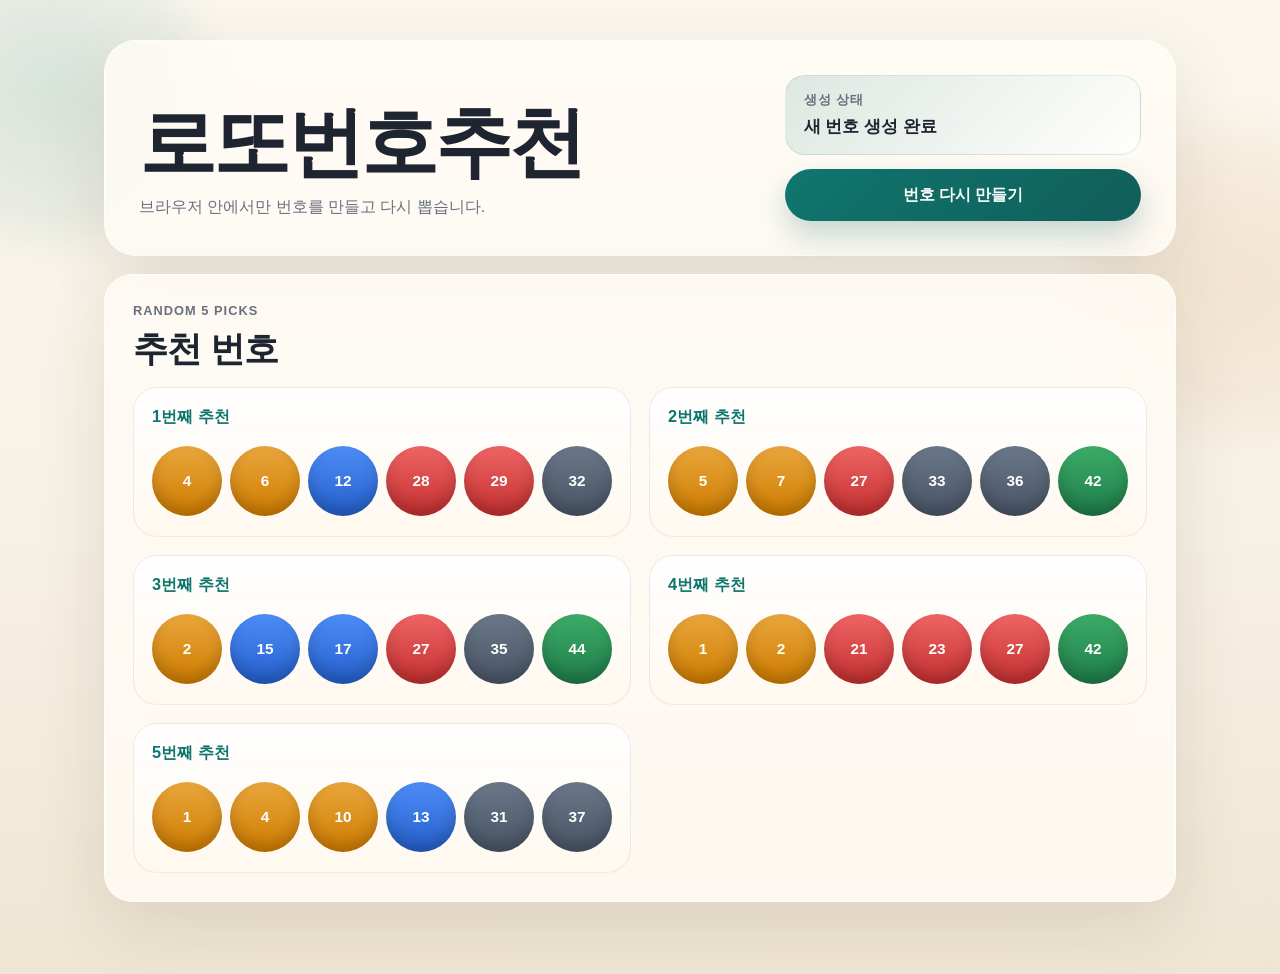
==== index.html @ 880490de "브라우저에서 보이게~" ====
<!DOCTYPE html>
<html lang="ko">
  <head>
    <meta charset="UTF-8" />
    <meta name="viewport" content="width=device-width, initial-scale=1.0" />
    <title>로또번호추천</title>
    <link rel="stylesheet" href="./styles.css" />
  </head>
  <body>
    <div class="bg-orb bg-orb-left"></div>
    <div class="bg-orb bg-orb-right"></div>

    <main class="page">
      <section class="hero">
        <div class="hero-copy">
          <h1>로또번호추천</h1>
          <p class="intro">
            브라우저 안에서만 번호를 만들고 다시 뽑습니다.
          </p>
        </div>

        <div class="hero-side">
          <div class="hero-badge">
            <span class="hero-badge-label">생성 상태</span>
            <strong id="statusText">준비됨</strong>
          </div>
          <button id="refreshButton" type="button">번호 다시 만들기</button>
        </div>
      </section>

      <section class="panel">
        <div class="panel-head">
          <p class="section-kicker">Random 5 Picks</p>
          <h2>추천 번호</h2>
        </div>
        <div id="cards" class="cards"></div>
      </section>
    </main>

    <template id="cardTemplate">
      <article class="card">
        <div class="card-head">
          <span class="rank"></span>
        </div>
        <div class="balls"></div>
      </article>
    </template>

    <script src="./app.js"></script>
  </body>
</html>
---- styles.css ----
:root {
  --bg: #f7f1e5;
  --bg-deep: #efe5d3;
  --surface: rgba(255, 252, 246, 0.84);
  --ink: #1e2430;
  --muted: #69707d;
  --accent: #0f766e;
  --accent-strong: #115e59;
  --line: rgba(30, 36, 48, 0.08);
  --shadow: 0 22px 70px rgba(62, 46, 27, 0.12);
  --radius-xl: 32px;
  --radius-lg: 24px;
}

* {
  box-sizing: border-box;
}

html {
  -webkit-text-size-adjust: 100%;
}

body {
  margin: 0;
  min-height: 100vh;
  position: relative;
  overflow-x: hidden;
  font-family: "SF Pro Display", "SF Pro Text", "Apple SD Gothic Neo", "Noto Sans KR", sans-serif;
  color: var(--ink);
  background: linear-gradient(180deg, #fbf7ef 0%, var(--bg) 54%, var(--bg-deep) 100%);
}

body::before {
  content: "";
  position: fixed;
  inset: 0;
  pointer-events: none;
  background-image:
    linear-gradient(rgba(255, 255, 255, 0.14) 1px, transparent 1px),
    linear-gradient(90deg, rgba(255, 255, 255, 0.14) 1px, transparent 1px);
  background-size: 28px 28px;
  mask-image: linear-gradient(180deg, rgba(0, 0, 0, 0.55), transparent 85%);
  opacity: 0.18;
}

.bg-orb {
  position: fixed;
  z-index: 0;
  width: 320px;
  height: 320px;
  border-radius: 50%;
  filter: blur(18px);
  opacity: 0.46;
  pointer-events: none;
}

.bg-orb-left {
  top: -72px;
  left: -110px;
  background: radial-gradient(circle, rgba(15, 118, 110, 0.32), rgba(15, 118, 110, 0));
}

.bg-orb-right {
  top: 120px;
  right: -120px;
  background: radial-gradient(circle, rgba(199, 119, 21, 0.28), rgba(199, 119, 21, 0));
}

.page {
  position: relative;
  z-index: 1;
  width: min(100%, 1120px);
  margin: 0 auto;
  padding: max(20px, env(safe-area-inset-top)) 16px 56px;
}

.hero,
.panel {
  background: var(--surface);
  border: 1px solid rgba(255, 255, 255, 0.55);
  box-shadow: var(--shadow);
  backdrop-filter: blur(18px);
}

.hero {
  display: grid;
  gap: 22px;
  padding: 24px;
  border-radius: var(--radius-xl);
}

h1,
h2,
p {
  margin: 0;
}

h1 {
  margin-top: 4px;
  font-size: clamp(2.2rem, 12vw, 4.8rem);
  line-height: 0.98;
  letter-spacing: -0.04em;
}

.intro {
  margin-top: 14px;
  color: var(--muted);
  font-size: 0.98rem;
  line-height: 1.7;
}

.hero-side {
  display: grid;
  gap: 14px;
  align-content: start;
}

.hero-badge {
  display: grid;
  gap: 6px;
  padding: 16px 18px;
  border-radius: 20px;
  background: linear-gradient(135deg, rgba(15, 118, 110, 0.14), rgba(255, 255, 255, 0.72));
  border: 1px solid rgba(15, 118, 110, 0.12);
}

.hero-badge-label,
.section-kicker {
  color: var(--muted);
  font-size: 0.8rem;
  font-weight: 700;
  letter-spacing: 0.08em;
  text-transform: uppercase;
}

#statusText {
  font-size: 1.05rem;
  font-weight: 800;
}

button {
  border: 0;
  border-radius: 999px;
  background: linear-gradient(135deg, var(--accent), var(--accent-strong));
  color: #fff;
  min-height: 52px;
  padding: 0 20px;
  font-size: 0.98rem;
  font-weight: 800;
  letter-spacing: -0.01em;
  box-shadow: 0 14px 30px rgba(17, 94, 89, 0.24);
  cursor: pointer;
}

button:disabled {
  opacity: 0.7;
  cursor: wait;
}

.panel {
  margin-top: 18px;
  padding: 22px 18px 18px;
  border-radius: 28px;
}

.panel-head {
  display: grid;
  gap: 8px;
}

h2 {
  font-size: clamp(1.45rem, 5vw, 2.2rem);
  letter-spacing: -0.03em;
}

.cards {
  display: grid;
  gap: 14px;
  margin-top: 14px;
}

.card {
  padding: 18px 18px 20px;
  border-radius: var(--radius-lg);
  background: linear-gradient(180deg, rgba(255, 255, 255, 0.98), rgba(255, 248, 239, 0.96));
  border: 1px solid var(--line);
}

.rank {
  color: var(--accent);
  font-size: 1.02rem;
  font-weight: 900;
}

.balls {
  display: grid;
  grid-template-columns: repeat(6, minmax(0, 1fr));
  gap: 8px;
  margin-top: 18px;
}

.ball {
  aspect-ratio: 1 / 1;
  min-width: 0;
  border-radius: 50%;
  display: grid;
  place-items: center;
  color: white;
  font-size: 0.96rem;
  font-weight: 900;
  box-shadow: inset 0 -8px 14px rgba(0, 0, 0, 0.18);
}

.range-1 {
  background: linear-gradient(180deg, #e9a63c, #cf7d00);
}

.range-2 {
  background: linear-gradient(180deg, #4d8df7, #245fcb);
}

.range-3 {
  background: linear-gradient(180deg, #ef6565, #c42f2f);
}

.range-4 {
  background: linear-gradient(180deg, #6a7788, #485466);
}

.range-5 {
  background: linear-gradient(180deg, #3dac69, #1e7c48);
}

@media (min-width: 768px) {
  .page {
    padding: 40px 24px 72px;
  }

  .hero {
    grid-template-columns: minmax(0, 1.4fr) minmax(260px, 0.8fr);
    align-items: end;
    padding: 34px;
  }

  .panel {
    padding: 28px;
  }

  .cards {
    grid-template-columns: repeat(2, minmax(0, 1fr));
    gap: 18px;
  }
}

@media (max-width: 430px) {
  .page {
    padding-left: 12px;
    padding-right: 12px;
  }

  .hero {
    padding: 20px;
    border-radius: 24px;
  }

  .panel {
    padding: 18px 14px 14px;
    border-radius: 24px;
  }

  button {
    width: 100%;
  }

  .balls {
    gap: 7px;
  }

  .ball {
    font-size: 0.9rem;
  }
}
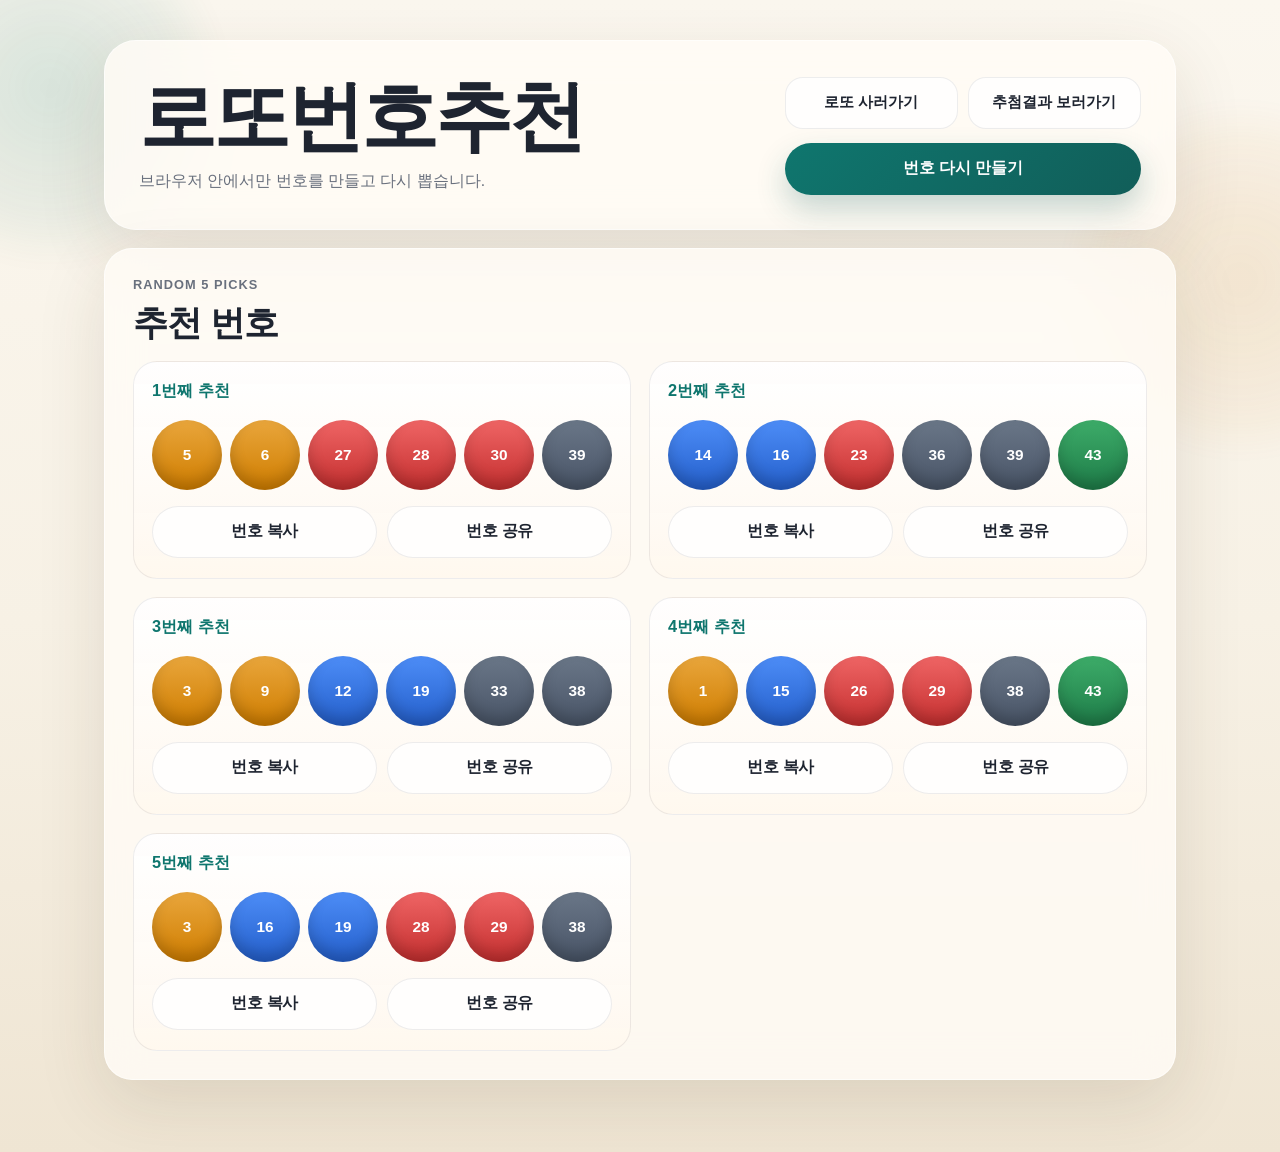
==== commit de373f88: "공유랑 추가" ====
--- a/index.html
+++ b/index.html
@@ -20,11 +20,17 @@
         </div>
 
         <div class="hero-side">
-          <div class="hero-badge">
-            <span class="hero-badge-label">생성 상태</span>
-            <strong id="statusText">준비됨</strong>
+          <div class="link-grid">
+            <a class="button-link" href="https://www.dhlottery.co.kr/gameResult.do?method=buyLotto" target="_blank" rel="noreferrer">
+              로또 사러가기
+            </a>
+            <a class="button-link" href="https://www.dhlottery.co.kr/lt645/result" target="_blank" rel="noreferrer">
+              추첨결과 보러가기
+            </a>
           </div>
-          <button id="refreshButton" type="button">번호 다시 만들기</button>
+          <div class="button-group">
+            <button id="refreshButton" type="button">번호 다시 만들기</button>
+          </div>
         </div>
       </section>
 
@@ -43,6 +49,10 @@
           <span class="rank"></span>
         </div>
         <div class="balls"></div>
+        <div class="card-actions">
+          <button type="button" class="button-secondary card-copy">번호 복사</button>
+          <button type="button" class="button-secondary card-share">번호 공유</button>
+        </div>
       </article>
     </template>
 
--- a/styles.css
+++ b/styles.css
@@ -115,27 +115,23 @@
   align-content: start;
 }
 
-.hero-badge {
-  display: grid;
-  gap: 6px;
-  padding: 16px 18px;
-  border-radius: 20px;
-  background: linear-gradient(135deg, rgba(15, 118, 110, 0.14), rgba(255, 255, 255, 0.72));
-  border: 1px solid rgba(15, 118, 110, 0.12);
-}
-
-.hero-badge-label,
+.link-grid {
+  display: grid;
+  grid-template-columns: repeat(2, minmax(0, 1fr));
+  gap: 10px;
+}
+
+.button-group {
+  display: grid;
+  gap: 10px;
+}
+
 .section-kicker {
   color: var(--muted);
   font-size: 0.8rem;
   font-weight: 700;
   letter-spacing: 0.08em;
   text-transform: uppercase;
-}
-
-#statusText {
-  font-size: 1.05rem;
-  font-weight: 800;
 }
 
 button {
@@ -157,6 +153,28 @@
   cursor: wait;
 }
 
+.button-secondary {
+  background: rgba(255, 255, 255, 0.82);
+  color: var(--ink);
+  border: 1px solid rgba(30, 36, 48, 0.08);
+  box-shadow: none;
+}
+
+.button-link {
+  display: grid;
+  place-items: center;
+  min-height: 52px;
+  padding: 0 14px;
+  border-radius: 18px;
+  background: rgba(255, 255, 255, 0.82);
+  color: var(--ink);
+  text-decoration: none;
+  font-size: 0.94rem;
+  font-weight: 800;
+  text-align: center;
+  border: 1px solid rgba(30, 36, 48, 0.08);
+}
+
 .panel {
   margin-top: 18px;
   padding: 22px 18px 18px;
@@ -199,6 +217,13 @@
   margin-top: 18px;
 }
 
+.card-actions {
+  display: grid;
+  grid-template-columns: repeat(2, minmax(0, 1fr));
+  gap: 10px;
+  margin-top: 16px;
+}
+
 .ball {
   aspect-ratio: 1 / 1;
   min-width: 0;
@@ -242,6 +267,10 @@
     padding: 34px;
   }
 
+  .button-group {
+    grid-template-columns: 1fr;
+  }
+
   .panel {
     padding: 28px;
   }
@@ -268,6 +297,10 @@
     border-radius: 24px;
   }
 
+  .link-grid {
+    grid-template-columns: repeat(2, minmax(0, 1fr));
+  }
+
   button {
     width: 100%;
   }
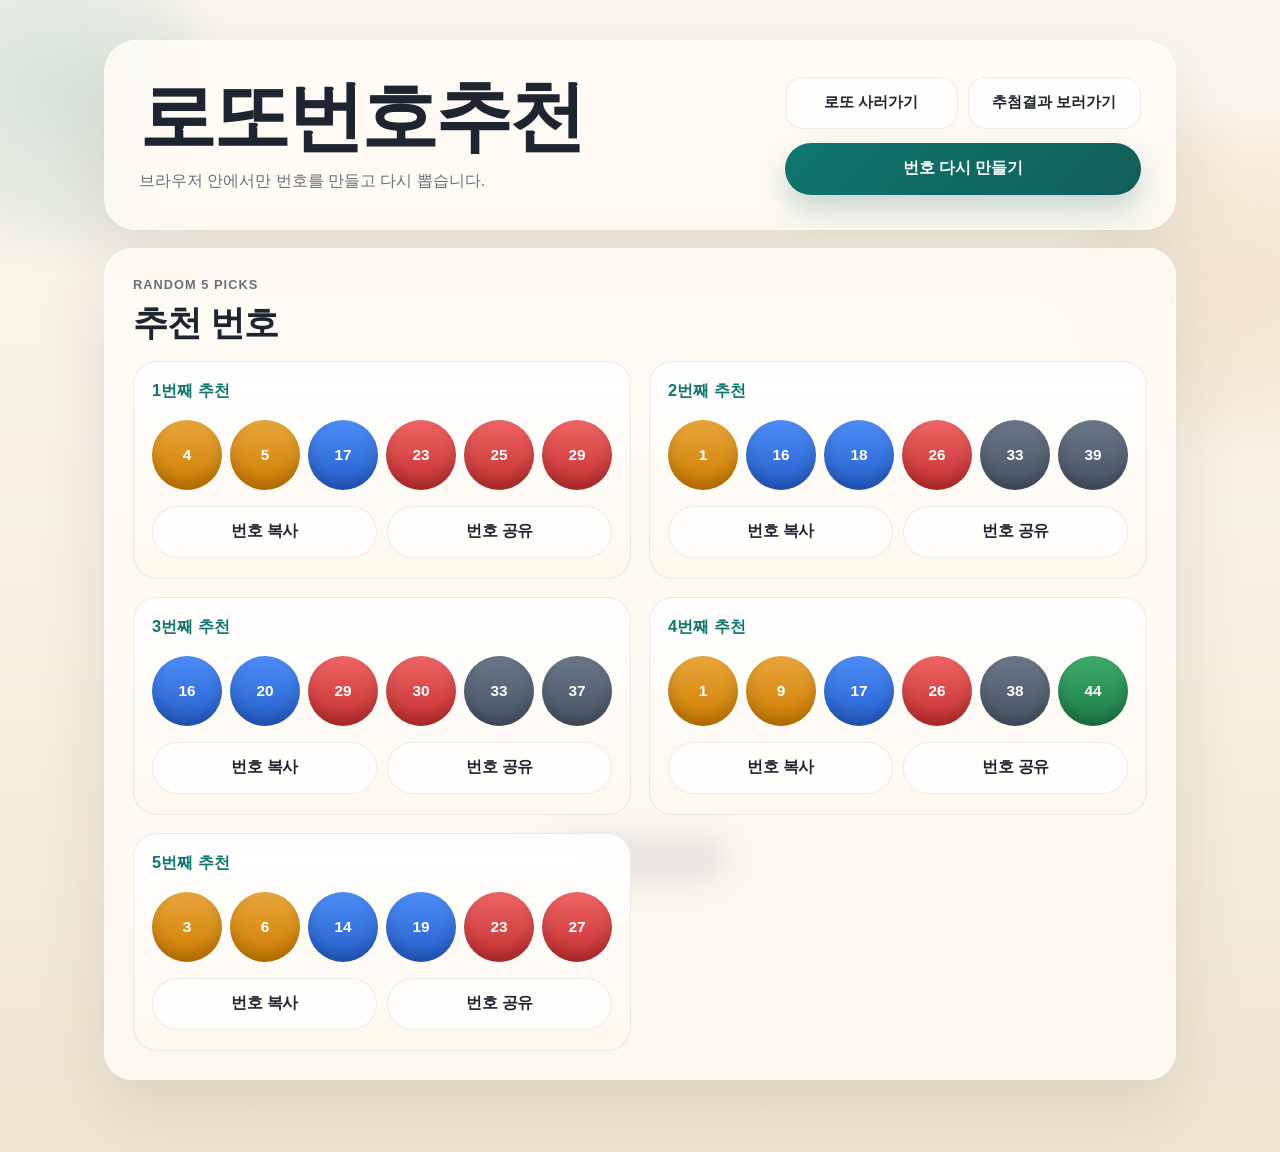
==== commit cf0bf91f: "버그픽스 우클릭 안되던거 반영" ====
--- a/index.html
+++ b/index.html
@@ -43,6 +43,8 @@
       </section>
     </main>
 
+    <div class="toast" id="toast" aria-live="polite"></div>
+
     <template id="cardTemplate">
       <article class="card">
         <div class="card-head">
--- a/styles.css
+++ b/styles.css
@@ -236,6 +236,27 @@
   box-shadow: inset 0 -8px 14px rgba(0, 0, 0, 0.18);
 }
 
+.toast {
+  position: fixed;
+  left: 50%;
+  bottom: calc(20px + env(safe-area-inset-bottom));
+  transform: translateX(-50%) translateY(12px);
+  padding: 12px 16px;
+  border-radius: 999px;
+  background: rgba(30, 36, 48, 0.9);
+  color: white;
+  font-size: 0.92rem;
+  font-weight: 700;
+  opacity: 0;
+  pointer-events: none;
+  transition: opacity 160ms ease, transform 160ms ease;
+}
+
+.toast.is-visible {
+  opacity: 1;
+  transform: translateX(-50%) translateY(0);
+}
+
 .range-1 {
   background: linear-gradient(180deg, #e9a63c, #cf7d00);
 }
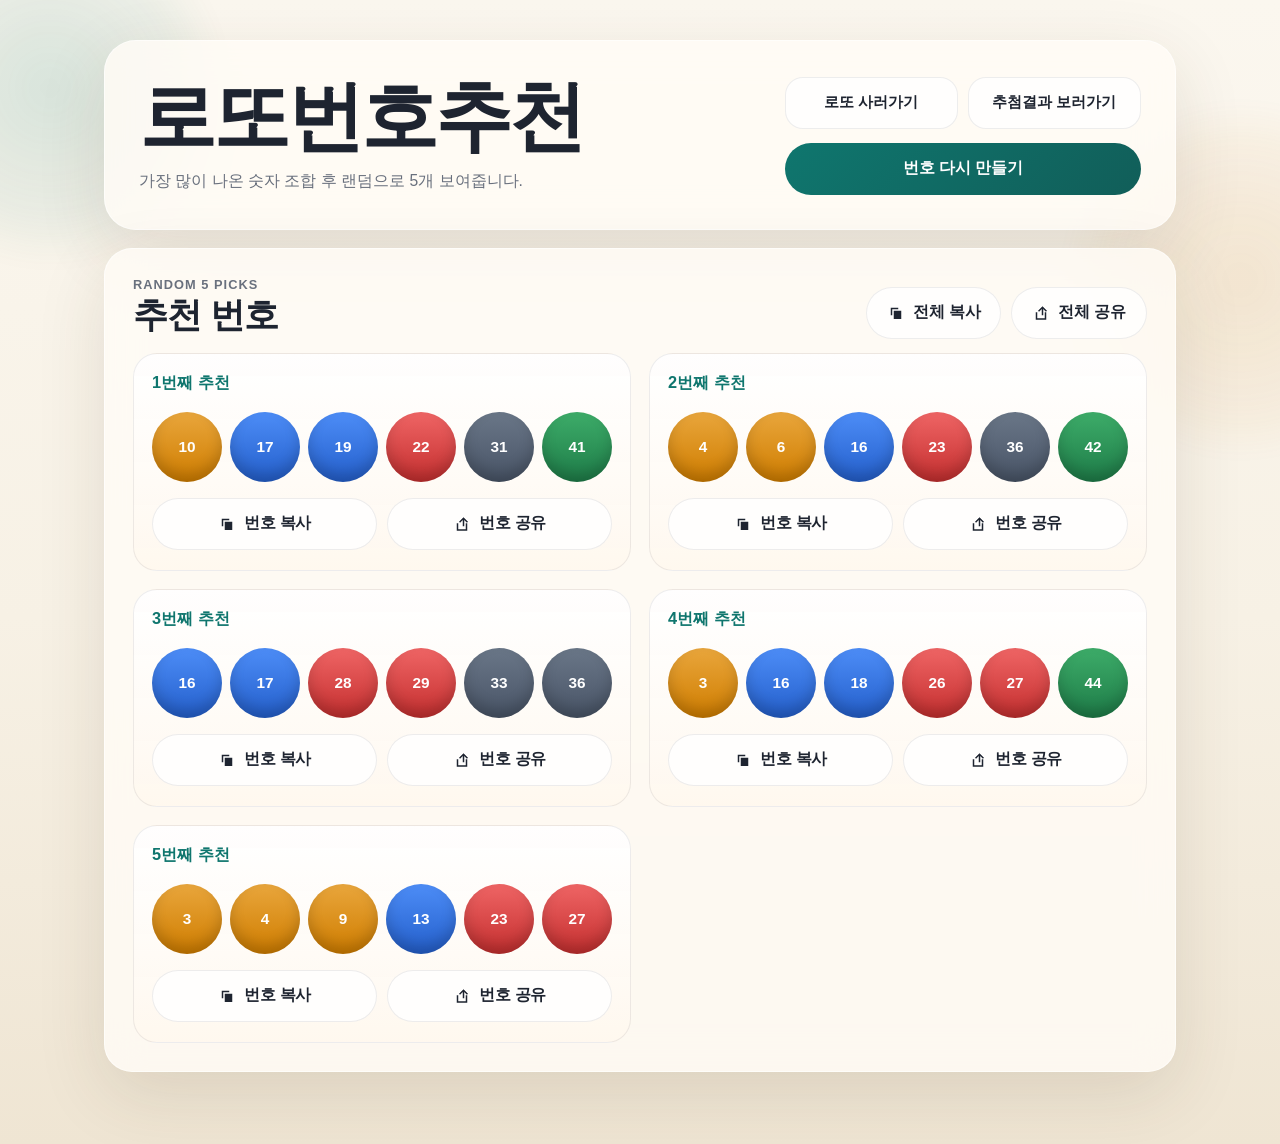
==== commit 3492198b: "전체복사 등 반영" ====
--- a/index.html
+++ b/index.html
@@ -15,7 +15,7 @@
         <div class="hero-copy">
           <h1>로또번호추천</h1>
           <p class="intro">
-            브라우저 안에서만 번호를 만들고 다시 뽑습니다.
+            가장 많이 나온 숫자 조합 후 랜덤으로 5개 보여줍니다.
           </p>
         </div>
 
@@ -36,8 +36,30 @@
 
       <section class="panel">
         <div class="panel-head">
-          <p class="section-kicker">Random 5 Picks</p>
-          <h2>추천 번호</h2>
+          <div>
+            <p class="section-kicker">Random 5 Picks</p>
+            <h2>추천 번호</h2>
+          </div>
+          <div class="panel-actions">
+            <button id="copyAllButton" type="button" class="button-secondary icon-button">
+              <span class="icon" aria-hidden="true">
+                <svg viewBox="0 0 24 24" focusable="false">
+                  <path d="M9 9h10v11H9z"></path>
+                  <path d="M5 5h10v2H7v8H5z"></path>
+                </svg>
+              </span>
+              <span>전체 복사</span>
+            </button>
+            <button id="shareAllButton" type="button" class="button-secondary icon-button">
+              <span class="icon" aria-hidden="true">
+                <svg viewBox="0 0 24 24" focusable="false">
+                  <path d="M14 3l6 6-1.4 1.4-3.6-3.6V15h-2V6.8l-3.6 3.6L8 9z"></path>
+                  <path d="M5 11h2v8h10v-8h2v10H5z"></path>
+                </svg>
+              </span>
+              <span>전체 공유</span>
+            </button>
+          </div>
         </div>
         <div id="cards" class="cards"></div>
       </section>
@@ -52,8 +74,24 @@
         </div>
         <div class="balls"></div>
         <div class="card-actions">
-          <button type="button" class="button-secondary card-copy">번호 복사</button>
-          <button type="button" class="button-secondary card-share">번호 공유</button>
+          <button type="button" class="button-secondary card-copy icon-button">
+            <span class="icon" aria-hidden="true">
+              <svg viewBox="0 0 24 24" focusable="false">
+                <path d="M9 9h10v11H9z"></path>
+                <path d="M5 5h10v2H7v8H5z"></path>
+              </svg>
+            </span>
+            <span>번호 복사</span>
+          </button>
+          <button type="button" class="button-secondary card-share icon-button">
+            <span class="icon" aria-hidden="true">
+              <svg viewBox="0 0 24 24" focusable="false">
+                <path d="M14 3l6 6-1.4 1.4-3.6-3.6V15h-2V6.8l-3.6 3.6L8 9z"></path>
+                <path d="M5 11h2v8h10v-8h2v10H5z"></path>
+              </svg>
+            </span>
+            <span>번호 공유</span>
+          </button>
         </div>
       </article>
     </template>
--- a/styles.css
+++ b/styles.css
@@ -144,20 +144,55 @@
   font-size: 0.98rem;
   font-weight: 800;
   letter-spacing: -0.01em;
-  box-shadow: 0 14px 30px rgba(17, 94, 89, 0.24);
   cursor: pointer;
+  position: relative;
+  overflow: hidden;
+  transition:
+    transform 140ms ease,
+    background-color 180ms ease,
+    border-color 180ms ease,
+    filter 180ms ease;
 }
 
 button:disabled {
   opacity: 0.7;
   cursor: wait;
+}
+
+button::after,
+.button-link::after {
+  content: "";
+  position: absolute;
+  inset: 0;
+  background: linear-gradient(120deg, transparent 20%, rgba(255, 255, 255, 0.28), transparent 80%);
+  transform: translateX(-120%);
+  transition: transform 280ms ease;
+  pointer-events: none;
 }
 
 .button-secondary {
   background: rgba(255, 255, 255, 0.82);
   color: var(--ink);
   border: 1px solid rgba(30, 36, 48, 0.08);
-  box-shadow: none;
+}
+
+.icon-button {
+  display: inline-flex;
+  align-items: center;
+  justify-content: center;
+  gap: 8px;
+}
+
+.icon {
+  display: inline-flex;
+  width: 18px;
+  height: 18px;
+}
+
+.icon svg {
+  width: 18px;
+  height: 18px;
+  fill: currentColor;
 }
 
 .button-link {
@@ -173,6 +208,13 @@
   font-weight: 800;
   text-align: center;
   border: 1px solid rgba(30, 36, 48, 0.08);
+  position: relative;
+  overflow: hidden;
+  transition:
+    transform 140ms ease,
+    background-color 180ms ease,
+    border-color 180ms ease,
+    filter 180ms ease;
 }
 
 .panel {
@@ -184,6 +226,12 @@
 .panel-head {
   display: grid;
   gap: 8px;
+}
+
+.panel-actions {
+  display: grid;
+  grid-template-columns: repeat(2, minmax(0, 1fr));
+  gap: 10px;
 }
 
 h2 {
@@ -241,20 +289,54 @@
   left: 50%;
   bottom: calc(20px + env(safe-area-inset-bottom));
   transform: translateX(-50%) translateY(12px);
-  padding: 12px 16px;
-  border-radius: 999px;
-  background: rgba(30, 36, 48, 0.9);
+  padding: 9px 13px;
+  border-radius: 12px;
+  background: rgba(30, 36, 48, 0.88);
   color: white;
-  font-size: 0.92rem;
+  font-size: 0.82rem;
   font-weight: 700;
   opacity: 0;
   pointer-events: none;
+  z-index: 50;
   transition: opacity 160ms ease, transform 160ms ease;
 }
 
 .toast.is-visible {
   opacity: 1;
   transform: translateX(-50%) translateY(0);
+}
+
+button:active,
+.button-link:active {
+  transform: translateY(1px) scale(0.985);
+  filter: brightness(0.93);
+}
+
+button:active::after,
+.button-link:active::after {
+  transform: translateX(120%);
+}
+
+@media (hover: hover) and (pointer: fine) {
+  button:hover:not(:disabled),
+  .button-link:hover {
+    transform: translateY(-1px);
+  }
+
+  .button-secondary:hover:not(:disabled),
+  .button-link:hover {
+    background: rgba(255, 255, 255, 0.98);
+    border-color: rgba(15, 118, 110, 0.18);
+  }
+
+  button:hover:not(:disabled) {
+    filter: brightness(0.97);
+  }
+
+  button:hover:not(:disabled)::after,
+  .button-link:hover::after {
+    transform: translateX(120%);
+  }
 }
 
 .range-1 {
@@ -296,6 +378,11 @@
     padding: 28px;
   }
 
+  .panel-head {
+    grid-template-columns: minmax(0, 1fr) auto;
+    align-items: end;
+  }
+
   .cards {
     grid-template-columns: repeat(2, minmax(0, 1fr));
     gap: 18px;
@@ -322,6 +409,11 @@
     grid-template-columns: repeat(2, minmax(0, 1fr));
   }
 
+  .panel-actions,
+  .card-actions {
+    grid-template-columns: 1fr;
+  }
+
   button {
     width: 100%;
   }
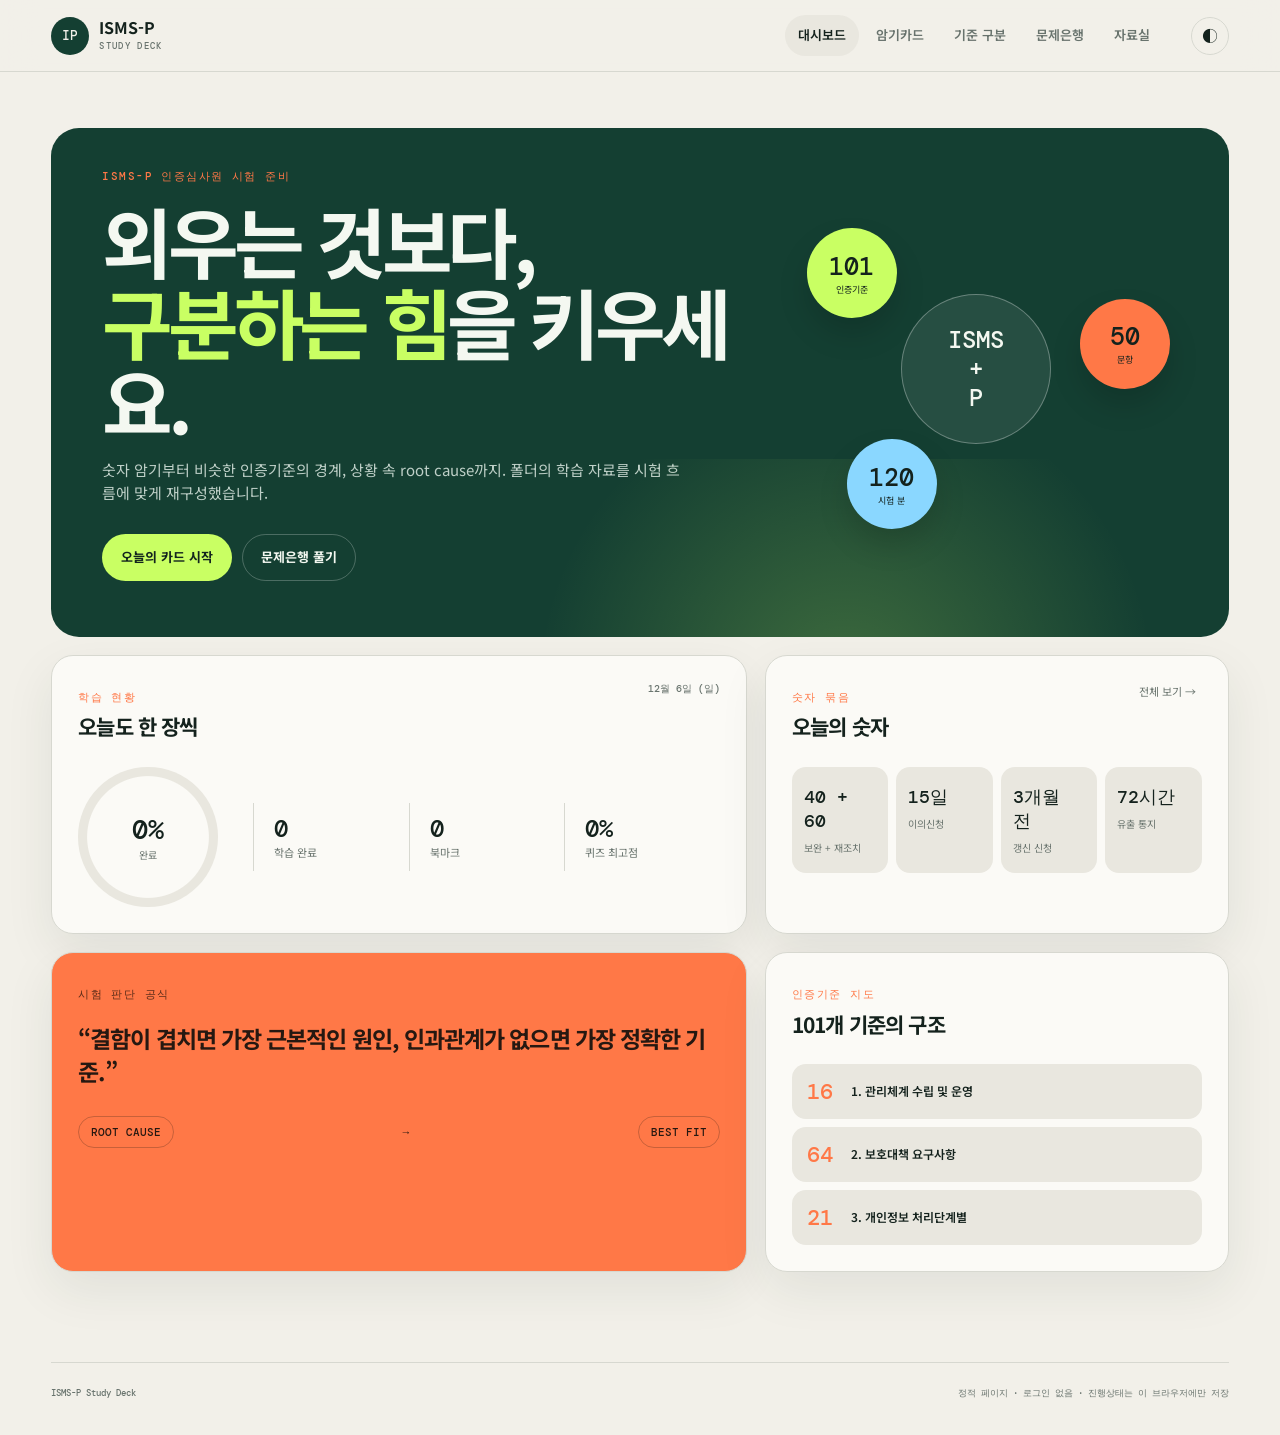
==== commit dd8ca92d: "Add files via upload" ====
--- a/index.html
+++ b/index.html
@@ -1,101 +1,159 @@
-<!DOCTYPE html>
+<!doctype html>
 <html lang="ko">
   <head>
     <meta charset="UTF-8" />
-    <meta name="viewport" content="width=device-width, initial-scale=1.0" />
-    <title>로또번호추천</title>
-    <link rel="stylesheet" href="./styles.css" />
+    <meta name="viewport" content="width=device-width, initial-scale=1.0, viewport-fit=cover" />
+    <meta name="theme-color" content="#11261f" />
+    <title>ISMS-P Study Deck</title>
+    <link rel="stylesheet" href="./style.css" />
   </head>
   <body>
-    <div class="bg-orb bg-orb-left"></div>
-    <div class="bg-orb bg-orb-right"></div>
+    <header class="topbar">
+      <a class="brand" href="#overview" aria-label="ISMS-P Study Deck 홈">
+        <span class="brand-mark">IP</span>
+        <span><strong>ISMS-P</strong><small>STUDY DECK</small></span>
+      </a>
+      <nav aria-label="주요 메뉴">
+        <button class="nav-item active" data-view="overview">대시보드</button>
+        <button class="nav-item" data-view="cards">암기카드</button>
+        <button class="nav-item" data-view="criteria">기준 구분</button>
+        <button class="nav-item" data-view="quiz">문제은행</button>
+        <button class="nav-item" data-view="sources">자료실</button>
+      </nav>
+      <button class="icon-button" id="themeToggle" aria-label="테마 전환">◐</button>
+    </header>
 
-    <main class="page">
-      <section class="hero">
-        <div class="hero-copy">
-          <h1>로또번호추천</h1>
-          <p class="intro">
-            가장 많이 나온 숫자 조합 후 랜덤으로 5개 보여줍니다.
-          </p>
+    <main>
+      <section class="view active" id="overview">
+        <div class="hero">
+          <div>
+            <p class="eyebrow">ISMS-P 인증심사원 시험 준비</p>
+            <h1>외우는 것보다,<br /><em>구분하는 힘</em>을 키우세요.</h1>
+            <p class="hero-copy">
+              숫자 암기부터 비슷한 인증기준의 경계, 상황 속 root cause까지.
+              폴더의 학습 자료를 시험 흐름에 맞게 재구성했습니다.
+            </p>
+            <div class="hero-actions">
+              <button class="primary-button" data-go="cards">오늘의 카드 시작</button>
+              <button class="secondary-button" data-go="quiz">문제은행 풀기</button>
+            </div>
+          </div>
+          <div class="hero-orbit" aria-hidden="true">
+            <div class="orbit orbit-a"><span>101</span><small>인증기준</small></div>
+            <div class="orbit orbit-b"><span>50</span><small>문항</small></div>
+            <div class="orbit orbit-c"><span>120</span><small>시험 분</small></div>
+            <div class="core">ISMS<br />+<br />P</div>
+          </div>
         </div>
 
-        <div class="hero-side">
-          <div class="link-grid">
-            <a class="button-link" href="https://www.dhlottery.co.kr/gameResult.do?method=buyLotto" target="_blank" rel="noreferrer">
-              로또 사러가기
-            </a>
-            <a class="button-link" href="https://www.dhlottery.co.kr/lt645/result" target="_blank" rel="noreferrer">
-              추첨결과 보러가기
-            </a>
-          </div>
-          <div class="button-group">
-            <button id="refreshButton" type="button">번호 다시 만들기</button>
-          </div>
+        <div class="dashboard-grid">
+          <article class="panel progress-panel">
+            <div class="panel-heading">
+              <div><span class="label">학습 현황</span><h2>오늘도 한 장씩</h2></div>
+              <span class="date-chip" id="todayLabel"></span>
+            </div>
+            <div class="progress-main">
+              <div class="ring" id="progressRing"><strong id="progressPercent">0%</strong><span>완료</span></div>
+              <div class="progress-stats">
+                <p><strong id="learnedCount">0</strong><span>학습 완료</span></p>
+                <p><strong id="savedCount">0</strong><span>북마크</span></p>
+                <p><strong id="quizBest">0</strong><span>퀴즈 최고점</span></p>
+              </div>
+            </div>
+          </article>
+
+          <article class="panel number-panel">
+            <div class="panel-heading">
+              <div><span class="label">숫자 묶음</span><h2>오늘의 숫자</h2></div>
+              <button class="text-button" data-go="cards" data-filter-go="숫자">전체 보기 →</button>
+            </div>
+            <div class="number-strip">
+              <div><strong>40 + 60</strong><span>보완 + 재조치</span></div>
+              <div><strong>15일</strong><span>이의신청</span></div>
+              <div><strong>3개월 전</strong><span>갱신 신청</span></div>
+              <div><strong>72시간</strong><span>유출 통지</span></div>
+            </div>
+          </article>
+
+          <article class="panel tip-panel">
+            <span class="label">시험 판단 공식</span>
+            <blockquote>“결함이 겹치면 가장 근본적인 원인, 인과관계가 없으면 가장 정확한 기준.”</blockquote>
+            <div class="formula"><span>ROOT CAUSE</span><b>→</b><span>BEST FIT</span></div>
+          </article>
+
+          <article class="panel map-panel">
+            <div class="panel-heading">
+              <div><span class="label">인증기준 지도</span><h2>101개 기준의 구조</h2></div>
+            </div>
+            <div class="criteria-map">
+              <button data-go="criteria" data-criteria-go="관리체계"><strong>16</strong><span>1. 관리체계 수립 및 운영</span></button>
+              <button data-go="criteria" data-criteria-go="보호대책"><strong>64</strong><span>2. 보호대책 요구사항</span></button>
+              <button data-go="criteria" data-criteria-go="개인정보"><strong>21</strong><span>3. 개인정보 처리단계별</span></button>
+            </div>
+          </article>
         </div>
       </section>
 
-      <section class="panel">
-        <div class="panel-head">
-          <div>
-            <p class="section-kicker">Random 5 Picks</p>
-            <h2>추천 번호</h2>
-          </div>
-          <div class="panel-actions">
-            <button id="copyAllButton" type="button" class="button-secondary icon-button">
-              <span class="icon" aria-hidden="true">
-                <svg viewBox="0 0 24 24" focusable="false">
-                  <path d="M9 9h10v11H9z"></path>
-                  <path d="M5 5h10v2H7v8H5z"></path>
-                </svg>
-              </span>
-              <span>전체 복사</span>
-            </button>
-            <button id="shareAllButton" type="button" class="button-secondary icon-button">
-              <span class="icon" aria-hidden="true">
-                <svg viewBox="0 0 24 24" focusable="false">
-                  <path d="M14 3l6 6-1.4 1.4-3.6-3.6V15h-2V6.8l-3.6 3.6L8 9z"></path>
-                  <path d="M5 11h2v8h10v-8h2v10H5z"></path>
-                </svg>
-              </span>
-              <span>전체 공유</span>
-            </button>
-          </div>
+      <section class="view" id="cards">
+        <div class="section-heading">
+          <div><p class="eyebrow">FLASH CARDS</p><h1>핵심 암기카드</h1><p>카드를 눌러 답을 확인하고, 확실히 알면 완료로 표시하세요.</p></div>
+          <div class="section-count"><strong id="cardVisibleCount">0</strong><span>cards</span></div>
         </div>
-        <div id="cards" class="cards"></div>
+        <div class="toolbar">
+          <label class="search-box"><span>⌕</span><input id="cardSearch" type="search" placeholder="키워드 또는 숫자 검색" /></label>
+          <div class="filter-group" id="cardFilters"></div>
+          <button class="filter-button" id="savedOnly">☆ 북마크</button>
+        </div>
+        <div class="card-grid" id="cardGrid"></div>
+      </section>
+
+      <section class="view" id="criteria">
+        <div class="section-heading">
+          <div><p class="eyebrow">DISTINGUISH</p><h1>헷갈리는 기준 구분</h1><p>제목이 비슷해도 결함의 원인과 초점은 다릅니다.</p></div>
+          <div class="section-count"><strong id="criteriaCount">0</strong><span>pairs</span></div>
+        </div>
+        <div class="toolbar">
+          <label class="search-box"><span>⌕</span><input id="criteriaSearch" type="search" placeholder="기준 번호 또는 상황 검색" /></label>
+          <div class="filter-group" id="criteriaFilters"></div>
+        </div>
+        <div class="comparison-list" id="comparisonList"></div>
+      </section>
+
+      <section class="view" id="quiz">
+        <div class="section-heading">
+          <div><p class="eyebrow">QUESTION BANK</p><h1>문제은행</h1><p>단순질의, 복합응용, 상황판단을 유형별로 풀거나 모의시험에 도전하세요.</p></div>
+          <div class="quiz-score"><span>현재 점수</span><strong><b id="currentScore">0</b> / <b id="quizTotal">0</b></strong></div>
+        </div>
+        <div class="quiz-modes" id="quizModes"></div>
+        <div class="quiz-shell">
+          <div class="quiz-progress"><span id="quizStep"></span><i id="quizBar"></i></div>
+          <article class="quiz-card">
+            <div class="quiz-meta"><span>CASE <b id="quizNumber">01</b></span><span id="quizTag"></span></div>
+            <h2 id="quizQuestion"></h2>
+            <div class="quiz-options" id="quizOptions"></div>
+            <div class="quiz-explanation" id="quizExplanation"></div>
+            <div class="quiz-actions">
+              <button class="secondary-button" id="quizReset">처음부터</button>
+              <button class="secondary-button" id="quizShuffle">문제 섞기</button>
+              <button class="primary-button" id="quizNext">다음 문제</button>
+            </div>
+          </article>
+        </div>
+      </section>
+
+      <section class="view" id="sources">
+        <div class="section-heading">
+          <div><p class="eyebrow">SOURCE LIBRARY</p><h1>자료실</h1><p>이 페이지를 구성할 때 우선 참고한 로컬 원문입니다.</p></div>
+        </div>
+        <div class="source-grid" id="sourceGrid"></div>
+        <aside class="notice">
+          <strong>학습 시 유의사항</strong>
+          <p>법령 파일에는 미래 시행 예정 조문도 포함되어 있습니다. 실제 시험은 자격검정 공고일 기준 시행 법령으로 출제되므로 시험 공고와 시행일을 마지막에 반드시 대조하세요.</p>
+        </aside>
       </section>
     </main>
 
-    <div class="toast" id="toast" aria-live="polite"></div>
-
-    <template id="cardTemplate">
-      <article class="card">
-        <div class="card-head">
-          <span class="rank"></span>
-        </div>
-        <div class="balls"></div>
-        <div class="card-actions">
-          <button type="button" class="button-secondary card-copy icon-button">
-            <span class="icon" aria-hidden="true">
-              <svg viewBox="0 0 24 24" focusable="false">
-                <path d="M9 9h10v11H9z"></path>
-                <path d="M5 5h10v2H7v8H5z"></path>
-              </svg>
-            </span>
-            <span>번호 복사</span>
-          </button>
-          <button type="button" class="button-secondary card-share icon-button">
-            <span class="icon" aria-hidden="true">
-              <svg viewBox="0 0 24 24" focusable="false">
-                <path d="M14 3l6 6-1.4 1.4-3.6-3.6V15h-2V6.8l-3.6 3.6L8 9z"></path>
-                <path d="M5 11h2v8h10v-8h2v10H5z"></path>
-              </svg>
-            </span>
-            <span>번호 공유</span>
-          </button>
-        </div>
-      </article>
-    </template>
-
+    <footer><span>ISMS-P Study Deck</span><span>정적 페이지 · 로그인 없음 · 진행상태는 이 브라우저에만 저장</span></footer>
     <script src="./app.js"></script>
   </body>
 </html>
--- a/style.css
+++ b/style.css
@@ -0,0 +1,218 @@
+@import url("https://fonts.googleapis.com/css2?family=DM+Mono:wght@400;500&family=Noto+Sans+KR:wght@400;500;600;700;800&display=swap");
+
+:root {
+  --bg: #f2f0e9;
+  --surface: #fbfaf6;
+  --surface-2: #e9e7df;
+  --ink: #14221d;
+  --muted: #68736d;
+  --line: #d7d8d0;
+  --green: #143f32;
+  --lime: #c9ff63;
+  --orange: #ff7847;
+  --blue: #8ad7ff;
+  --shadow: 0 18px 50px rgba(26, 45, 37, 0.08);
+}
+
+body.dark {
+  --bg: #101713;
+  --surface: #18211d;
+  --surface-2: #202c27;
+  --ink: #eff5ef;
+  --muted: #9ca9a2;
+  --line: #314039;
+  --green: #c9ff63;
+  --lime: #c9ff63;
+  --shadow: 0 18px 50px rgba(0, 0, 0, 0.25);
+}
+
+* { box-sizing: border-box; }
+html { scroll-behavior: smooth; }
+body {
+  margin: 0;
+  color: var(--ink);
+  background: var(--bg);
+  font-family: "Noto Sans KR", sans-serif;
+  line-height: 1.55;
+}
+button, input { font: inherit; }
+button { color: inherit; cursor: pointer; }
+button, a { -webkit-tap-highlight-color: transparent; }
+
+.topbar {
+  position: sticky; top: 0; z-index: 20;
+  min-height: 72px; padding: 0 4vw;
+  display: flex; align-items: center; gap: 28px;
+  border-bottom: 1px solid var(--line);
+  background: color-mix(in srgb, var(--bg) 88%, transparent);
+  backdrop-filter: blur(18px);
+}
+.brand { display: flex; align-items: center; gap: 10px; color: inherit; text-decoration: none; margin-right: auto; }
+.brand-mark { width: 38px; height: 38px; display: grid; place-items: center; border-radius: 50%; background: var(--green); color: var(--bg); font: 500 13px "DM Mono"; }
+.brand strong, .brand small { display: block; line-height: 1.1; }
+.brand small { color: var(--muted); font: 500 9px "DM Mono"; letter-spacing: .15em; margin-top: 4px; }
+nav { display: flex; gap: 4px; }
+.nav-item, .icon-button { border: 0; background: transparent; }
+.nav-item { padding: 10px 13px; color: var(--muted); font-size: 13px; font-weight: 600; border-radius: 24px; }
+.nav-item.active, .nav-item:hover { color: var(--ink); background: var(--surface-2); }
+.icon-button { width: 38px; height: 38px; border: 1px solid var(--line); border-radius: 50%; }
+
+main { width: min(1440px, 92vw); margin: 0 auto; }
+.view { display: none; min-height: calc(100vh - 72px); padding: 56px 0 90px; }
+.view.active { display: block; animation: appear .35s ease both; }
+@keyframes appear { from { opacity: 0; transform: translateY(8px); } }
+
+.hero { min-height: 410px; padding: 30px 4vw 56px; display: grid; grid-template-columns: 1.25fr .75fr; align-items: center; overflow: hidden; border-radius: 28px; background: var(--green); color: #f4f8f1; position: relative; }
+.hero::after { content: ""; position: absolute; inset: auto -5% -55% 30%; height: 90%; background: radial-gradient(circle, rgba(201,255,99,.23), transparent 62%); }
+.eyebrow, .label { color: var(--orange); font: 500 11px "DM Mono"; letter-spacing: .13em; text-transform: uppercase; }
+.hero h1 { margin: 16px 0; font-size: clamp(42px, 6vw, 78px); line-height: 1.05; letter-spacing: -.07em; }
+.hero h1 em { color: var(--lime); font-style: normal; }
+.hero-copy { max-width: 590px; color: #bfd0c8; font-size: 15px; }
+.hero-actions { display: flex; gap: 10px; margin-top: 30px; }
+.primary-button, .secondary-button, .filter-button {
+  border-radius: 99px; padding: 12px 18px; border: 1px solid transparent; font-size: 13px; font-weight: 700;
+}
+.primary-button { background: var(--lime); color: #13251e; }
+.secondary-button { background: transparent; border-color: color-mix(in srgb, currentColor 25%, transparent); color: inherit; }
+.hero-orbit { height: 320px; position: relative; z-index: 1; }
+.core, .orbit { position: absolute; display: grid; place-items: center; border-radius: 50%; text-align: center; }
+.core { width: 150px; height: 150px; left: 50%; top: 50%; transform: translate(-50%, -50%); border: 1px solid rgba(255,255,255,.3); background: rgba(255,255,255,.08); font: 500 24px/1.2 "DM Mono"; }
+.orbit { width: 90px; height: 90px; background: var(--lime); color: #14221d; box-shadow: 0 16px 30px rgba(0,0,0,.15); }
+.orbit span { align-self: end; font: 500 25px "DM Mono"; }.orbit small { align-self: start; font-size: 9px; }
+.orbit-a { left: 8%; top: 6%; }.orbit-b { right: 2%; top: 28%; background: var(--orange); }.orbit-c { left: 18%; bottom: 0; background: var(--blue); }
+
+.dashboard-grid { display: grid; grid-template-columns: 1.2fr .8fr; gap: 18px; margin-top: 18px; }
+.panel { border: 1px solid var(--line); border-radius: 22px; background: var(--surface); padding: 26px; box-shadow: var(--shadow); }
+.panel-heading { display: flex; justify-content: space-between; align-items: start; gap: 20px; margin-bottom: 24px; }
+.panel h2 { margin: 4px 0 0; font-size: 21px; letter-spacing: -.04em; }
+.date-chip { color: var(--muted); font: 500 10px "DM Mono"; }
+.progress-main { display: flex; align-items: center; gap: 35px; }
+.ring { --p: 0%; width: 140px; height: 140px; flex: 0 0 auto; display: grid; place-content: center; text-align: center; border-radius: 50%; background: radial-gradient(circle at center, var(--surface) 61%, transparent 62%), conic-gradient(var(--orange) var(--p), var(--surface-2) 0); }
+.ring strong { font: 500 27px "DM Mono"; }.ring span { color: var(--muted); font-size: 10px; }
+.progress-stats { flex: 1; display: grid; grid-template-columns: repeat(3, 1fr); }
+.progress-stats p { margin: 0; padding: 10px 20px; border-left: 1px solid var(--line); }
+.progress-stats strong, .progress-stats span { display: block; }.progress-stats strong { font: 500 24px "DM Mono"; }.progress-stats span { color: var(--muted); font-size: 11px; }
+.number-strip { display: grid; grid-template-columns: repeat(4, 1fr); gap: 8px; }
+.number-strip div { padding: 18px 12px; border-radius: 14px; background: var(--surface-2); }
+.number-strip strong, .number-strip span { display: block; }.number-strip strong { font: 500 18px "DM Mono"; }.number-strip span { color: var(--muted); font-size: 10px; margin-top: 7px; }
+.text-button { border: 0; background: transparent; color: var(--muted); font-size: 11px; }
+.tip-panel { background: var(--orange); color: #261811; }
+.tip-panel .label { color: #5c2c19; }.tip-panel blockquote { margin: 18px 0 28px; font-size: 23px; font-weight: 700; line-height: 1.45; letter-spacing: -.04em; }
+.formula { display: flex; align-items: center; justify-content: space-between; gap: 8px; font: 500 11px "DM Mono"; }.formula span { border: 1px solid rgba(38,24,17,.25); border-radius: 99px; padding: 8px 12px; }
+.criteria-map { display: grid; gap: 8px; }
+.criteria-map button { border: 0; display: flex; align-items: center; text-align: left; gap: 18px; padding: 13px 15px; border-radius: 14px; background: var(--surface-2); }
+.criteria-map button:hover { transform: translateX(4px); }.criteria-map strong { font: 500 22px "DM Mono"; color: var(--orange); }.criteria-map span { font-size: 12px; font-weight: 600; }
+
+.section-heading { display: flex; justify-content: space-between; align-items: end; padding: 20px 0 34px; border-bottom: 1px solid var(--line); }
+.section-heading h1 { margin: 6px 0; font-size: clamp(36px, 5vw, 64px); line-height: 1.1; letter-spacing: -.07em; }
+.section-heading p:not(.eyebrow) { color: var(--muted); margin: 0; font-size: 13px; }
+.section-count { display: flex; align-items: baseline; gap: 5px; }.section-count strong { font: 500 50px "DM Mono"; }.section-count span { color: var(--muted); font: 500 10px "DM Mono"; }
+.toolbar { padding: 22px 0; display: flex; align-items: center; gap: 10px; flex-wrap: wrap; }
+.search-box { min-width: 270px; flex: 1; display: flex; align-items: center; gap: 8px; border: 1px solid var(--line); background: var(--surface); border-radius: 99px; padding: 0 15px; }
+.search-box input { width: 100%; border: 0; outline: 0; padding: 11px 0; color: var(--ink); background: transparent; font-size: 12px; }
+.filter-group { display: flex; gap: 5px; flex-wrap: wrap; }
+.filter-button { padding: 9px 13px; background: transparent; border-color: var(--line); color: var(--muted); font-size: 11px; }
+.filter-button.active, .filter-button:hover { background: var(--green); color: var(--bg); border-color: var(--green); }
+.card-grid { display: grid; grid-template-columns: repeat(3, 1fr); gap: 16px; }
+.study-card { min-height: 285px; perspective: 1000px; }
+.card-inner { height: 100%; min-height: 285px; position: relative; transform-style: preserve-3d; transition: transform .5s; }
+.study-card.flipped .card-inner { transform: rotateY(180deg); }
+.card-face { position: absolute; inset: 0; padding: 22px; border: 1px solid var(--line); border-radius: 20px; background: var(--surface); box-shadow: var(--shadow); backface-visibility: hidden; display: flex; flex-direction: column; }
+.card-back { transform: rotateY(180deg); background: var(--green); color: #f2f7f3; }
+.card-top { display: flex; justify-content: space-between; align-items: center; gap: 10px; }
+.tag { width: fit-content; border-radius: 99px; padding: 5px 8px; background: var(--surface-2); color: var(--muted); font: 500 9px "DM Mono"; }
+.card-back .tag { background: rgba(255,255,255,.12); color: #c8d5cf; }
+.save-button { border: 0; background: transparent; font-size: 19px; }.save-button.active { color: var(--orange); }
+.card-face h3 { margin: auto 0; font-size: 24px; line-height: 1.38; letter-spacing: -.05em; }
+.card-back h3 { color: var(--lime); margin: 22px 0 10px; font-size: 17px; }
+.card-answer { margin: 0; white-space: pre-line; font-size: 14px; color: #d9e2dd; }
+.card-bottom { margin-top: auto; display: flex; justify-content: space-between; align-items: center; color: var(--muted); font-size: 10px; }
+.card-back .card-bottom { color: #a9bbb2; }.learn-button { border: 0; border-radius: 99px; padding: 7px 10px; background: var(--lime); color: #14221d; font-size: 10px; font-weight: 700; }
+.learn-button.done { background: var(--orange); }
+.empty { grid-column: 1 / -1; padding: 70px; text-align: center; color: var(--muted); border: 1px dashed var(--line); border-radius: 20px; }
+
+.comparison-list { display: grid; gap: 14px; }
+.comparison { border: 1px solid var(--line); border-radius: 20px; background: var(--surface); overflow: hidden; }
+.comparison-head { padding: 16px 20px; display: flex; justify-content: space-between; gap: 15px; border-bottom: 1px solid var(--line); }
+.comparison-head p { margin: 4px 0 0; font-size: 13px; font-weight: 700; }.comparison-head small { color: var(--muted); }
+.comparison-body { display: grid; grid-template-columns: 1fr 1fr; }
+.criterion { padding: 22px; }.criterion + .criterion { border-left: 1px solid var(--line); }
+.criterion b { color: var(--orange); font: 500 12px "DM Mono"; }.criterion h3 { margin: 6px 0 12px; font-size: 19px; }.criterion p { margin: 0; color: var(--muted); font-size: 12px; }
+.criterion .cue { margin-top: 18px; padding: 10px 12px; border-radius: 10px; background: var(--surface-2); color: var(--ink); font-size: 11px; }
+
+.quiz-score { text-align: right; flex: 0 0 auto; }.quiz-score span { display: block; color: var(--muted); font-size: 10px; }.quiz-score strong { display: block; white-space: nowrap; font: 500 32px "DM Mono"; }
+.quiz-modes { margin: 24px 0 0; display: grid; grid-template-columns: repeat(5, 1fr); gap: 8px; }
+.quiz-mode { border: 1px solid var(--line); border-radius: 14px; background: var(--surface); padding: 14px; text-align: left; }
+.quiz-mode strong, .quiz-mode span { display: block; }.quiz-mode strong { font-size: 12px; }.quiz-mode span { margin-top: 4px; color: var(--muted); font: 500 9px "DM Mono"; }
+.quiz-mode.active, .quiz-mode:hover { background: var(--green); color: var(--bg); border-color: var(--green); }.quiz-mode.active span, .quiz-mode:hover span { color: color-mix(in srgb, var(--bg) 70%, transparent); }
+.quiz-shell { max-width: 900px; margin: 38px auto; }.quiz-progress { height: 3px; background: var(--surface-2); position: relative; margin-bottom: 26px; }.quiz-progress span { position: absolute; right: 0; bottom: 9px; color: var(--muted); font: 500 9px "DM Mono"; }.quiz-progress i { display: block; width: 0; height: 100%; background: var(--orange); transition: width .3s; }
+.quiz-card { border: 1px solid var(--line); border-radius: 26px; background: var(--surface); padding: clamp(24px, 5vw, 52px); box-shadow: var(--shadow); }
+.quiz-meta { display: flex; justify-content: space-between; color: var(--muted); font: 500 10px "DM Mono"; }.quiz-meta span:last-child { color: var(--orange); }
+.quiz-card h2 { margin: 35px 0; font-size: clamp(22px, 3vw, 32px); line-height: 1.5; letter-spacing: -.04em; }
+.quiz-options { display: grid; gap: 9px; }.quiz-option { border: 1px solid var(--line); border-radius: 13px; background: transparent; padding: 14px 16px; text-align: left; font-size: 13px; }.quiz-option:hover:not(:disabled) { border-color: var(--orange); transform: translateX(3px); }.quiz-option.correct { background: var(--lime); color: #14221d; border-color: var(--lime); }.quiz-option.wrong { background: #ffd4c4; color: #4b2013; border-color: #ff9c78; }
+.quiz-explanation { display: none; margin-top: 20px; padding: 15px; border-radius: 13px; background: var(--surface-2); color: var(--muted); font-size: 12px; }.quiz-explanation.show { display: block; animation: appear .25s; }.quiz-explanation strong { color: var(--ink); display: block; margin-bottom: 5px; }
+.quiz-actions { display: flex; justify-content: space-between; gap: 8px; margin-top: 28px; }.quiz-actions .primary-button { margin-left: auto; visibility: hidden; }.quiz-actions .primary-button.show { visibility: visible; }
+
+.source-grid { display: grid; grid-template-columns: repeat(3, 1fr); gap: 14px; margin-top: 28px; }
+.source-card { padding: 22px; border: 1px solid var(--line); border-radius: 18px; background: var(--surface); }
+.source-card span { color: var(--orange); font: 500 10px "DM Mono"; }.source-card h3 { margin: 12px 0 8px; font-size: 16px; line-height: 1.45; }.source-card p { color: var(--muted); font-size: 11px; }.source-card a { color: inherit; font-size: 11px; font-weight: 700; }
+.notice { margin-top: 28px; padding: 20px 24px; border-left: 4px solid var(--orange); background: var(--surface); }.notice p { color: var(--muted); margin: 6px 0 0; font-size: 12px; }
+footer { width: min(1440px, 92vw); margin: 0 auto; padding: 24px 0 35px; display: flex; justify-content: space-between; gap: 20px; border-top: 1px solid var(--line); color: var(--muted); font: 500 9px "DM Mono"; }
+
+@media (max-width: 1000px) {
+  .topbar { backdrop-filter: none; }
+  .topbar nav { position: fixed; bottom: 12px; left: 3vw; right: 3vw; z-index: 30; justify-content: space-around; padding: 7px; border: 1px solid var(--line); border-radius: 18px; background: var(--surface); box-shadow: var(--shadow); }
+  .nav-item { padding: 9px 8px; font-size: 10px; }.hero { grid-template-columns: 1fr; }.hero-orbit { display: none; }.dashboard-grid { grid-template-columns: 1fr; }.card-grid, .source-grid { grid-template-columns: repeat(2, 1fr); }.quiz-modes { grid-template-columns: repeat(3, 1fr); }
+}
+@media (max-width: 640px) {
+  body { padding-bottom: calc(76px + env(safe-area-inset-bottom)); }
+  main { width: 100%; }
+  .view { padding: 16px 12px 34px; }
+  .topbar { min-height: calc(58px + env(safe-area-inset-top)); padding: env(safe-area-inset-top) 14px 0; }
+  .brand-mark { width: 36px; height: 36px; }
+  .icon-button { width: 44px; height: 44px; }
+  .topbar nav { left: 10px; right: 10px; bottom: calc(8px + env(safe-area-inset-bottom)); min-height: 56px; padding: 5px; border-radius: 20px; }
+  .nav-item { min-height: 44px; padding: 7px 6px; }
+  .hero { padding: 30px 22px; min-height: auto; border-radius: 22px; }
+  .hero h1 { margin: 13px 0; font-size: 41px; line-height: 1.08; }
+  .hero-copy { font-size: 13px; }
+  .hero-actions { flex-direction: column; align-items: stretch; margin-top: 24px; }
+  .hero-actions button, .primary-button, .secondary-button { min-height: 48px; }
+  .dashboard-grid { margin-top: 10px; gap: 10px; }
+  .panel { padding: 20px; border-radius: 18px; }
+  .progress-main { align-items: stretch; flex-direction: column; }
+  .progress-stats p { padding: 8px; }
+  .number-strip { grid-template-columns: repeat(2, 1fr); }
+  .section-heading { align-items: start; gap: 8px; padding: 12px 0 20px; }
+  .section-heading h1 { margin: 4px 0; font-size: 36px; }
+  .section-heading p:not(.eyebrow) { max-width: 280px; font-size: 11px; }
+  .section-count { display: none; }
+  .toolbar { padding: 14px 0; display: block; overflow: hidden; }
+  .search-box { min-width: 0; min-height: 46px; }
+  .filter-group { margin-top: 9px; flex-wrap: nowrap; overflow-x: auto; scrollbar-width: none; padding-bottom: 2px; }
+  .filter-group::-webkit-scrollbar, .quiz-modes::-webkit-scrollbar { display: none; }
+  .filter-button { min-height: 44px; flex: 0 0 auto; padding: 9px 15px; }
+  #savedOnly { width: 100%; min-height: 44px; margin-top: 7px; }
+  .card-grid, .source-grid { grid-template-columns: 1fr; gap: 12px; }
+  .study-card, .card-inner { min-height: 330px; }
+  .card-face { padding: 22px; border-radius: 18px; }
+  .card-face h3 { font-size: 25px; }
+  .save-button { min-width: 44px; min-height: 44px; }
+  .learn-button { min-height: 44px; padding: 8px 14px; }
+  .comparison-body { grid-template-columns: 1fr; }
+  .criterion + .criterion { border-left: 0; border-top: 1px solid var(--line); }
+  #quiz .section-heading { padding-bottom: 14px; }
+  #quiz .section-heading p:not(.eyebrow) { display: none; }
+  .quiz-score strong { font-size: 19px; }
+  .quiz-modes { margin: 12px -12px 0; padding: 0 12px 4px; display: flex; gap: 8px; overflow-x: auto; scrollbar-width: none; }
+  .quiz-mode { min-width: 132px; min-height: 62px; flex: 0 0 auto; padding: 12px; }
+  .quiz-shell { margin: 20px auto 0; }
+  .quiz-progress { margin-bottom: 18px; }
+  .quiz-card { padding: 24px 17px; border-radius: 18px; }
+  .quiz-card h2 { margin: 24px 0; font-size: 23px; line-height: 1.45; }
+  .quiz-option { min-height: 52px; padding: 14px; font-size: 13px; }
+  .quiz-actions { display: grid; grid-template-columns: 1fr 1fr; gap: 8px; margin-top: 20px; }
+  .quiz-actions button { min-height: 48px; }
+  .quiz-actions .primary-button { grid-column: 1 / -1; width: 100%; margin-left: 0; }
+  footer { width: calc(100% - 24px); padding-bottom: 18px; flex-direction: column; }
+}
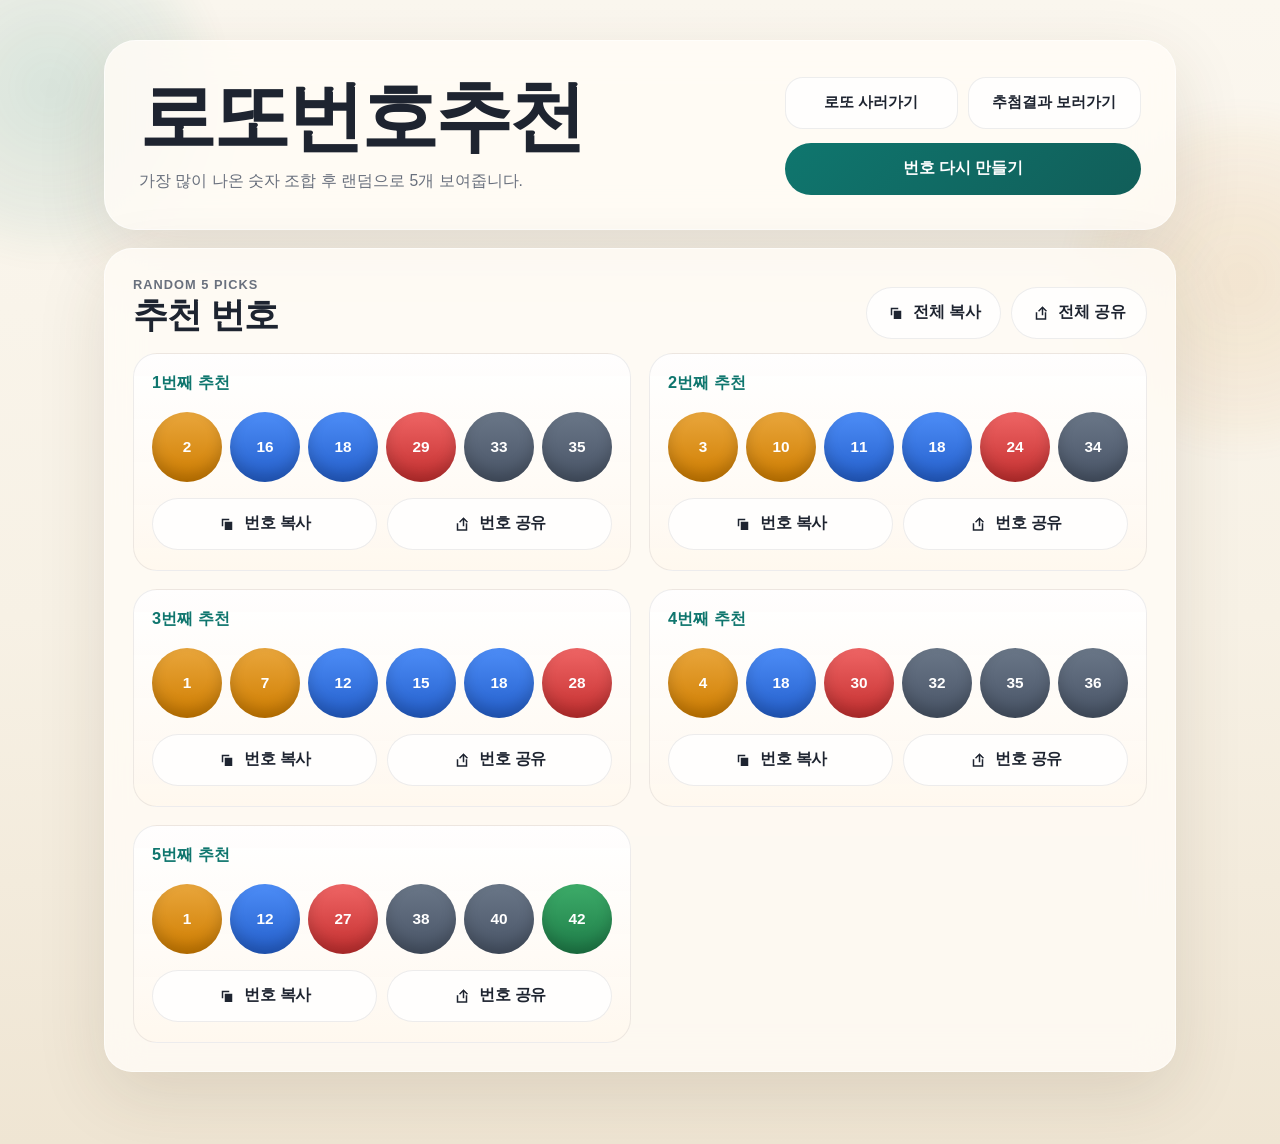
==== commit 835f2c77: "Add files via upload" ====
--- a/index.html
+++ b/index.html
@@ -1,159 +1,101 @@
-<!doctype html>
+<!DOCTYPE html>
 <html lang="ko">
   <head>
     <meta charset="UTF-8" />
-    <meta name="viewport" content="width=device-width, initial-scale=1.0, viewport-fit=cover" />
-    <meta name="theme-color" content="#11261f" />
-    <title>ISMS-P Study Deck</title>
-    <link rel="stylesheet" href="./style.css" />
+    <meta name="viewport" content="width=device-width, initial-scale=1.0" />
+    <title>로또번호추천</title>
+    <link rel="stylesheet" href="./styles.css" />
   </head>
   <body>
-    <header class="topbar">
-      <a class="brand" href="#overview" aria-label="ISMS-P Study Deck 홈">
-        <span class="brand-mark">IP</span>
-        <span><strong>ISMS-P</strong><small>STUDY DECK</small></span>
-      </a>
-      <nav aria-label="주요 메뉴">
-        <button class="nav-item active" data-view="overview">대시보드</button>
-        <button class="nav-item" data-view="cards">암기카드</button>
-        <button class="nav-item" data-view="criteria">기준 구분</button>
-        <button class="nav-item" data-view="quiz">문제은행</button>
-        <button class="nav-item" data-view="sources">자료실</button>
-      </nav>
-      <button class="icon-button" id="themeToggle" aria-label="테마 전환">◐</button>
-    </header>
+    <div class="bg-orb bg-orb-left"></div>
+    <div class="bg-orb bg-orb-right"></div>
 
-    <main>
-      <section class="view active" id="overview">
-        <div class="hero">
-          <div>
-            <p class="eyebrow">ISMS-P 인증심사원 시험 준비</p>
-            <h1>외우는 것보다,<br /><em>구분하는 힘</em>을 키우세요.</h1>
-            <p class="hero-copy">
-              숫자 암기부터 비슷한 인증기준의 경계, 상황 속 root cause까지.
-              폴더의 학습 자료를 시험 흐름에 맞게 재구성했습니다.
-            </p>
-            <div class="hero-actions">
-              <button class="primary-button" data-go="cards">오늘의 카드 시작</button>
-              <button class="secondary-button" data-go="quiz">문제은행 풀기</button>
-            </div>
-          </div>
-          <div class="hero-orbit" aria-hidden="true">
-            <div class="orbit orbit-a"><span>101</span><small>인증기준</small></div>
-            <div class="orbit orbit-b"><span>50</span><small>문항</small></div>
-            <div class="orbit orbit-c"><span>120</span><small>시험 분</small></div>
-            <div class="core">ISMS<br />+<br />P</div>
-          </div>
+    <main class="page">
+      <section class="hero">
+        <div class="hero-copy">
+          <h1>로또번호추천</h1>
+          <p class="intro">
+            가장 많이 나온 숫자 조합 후 랜덤으로 5개 보여줍니다.
+          </p>
         </div>
 
-        <div class="dashboard-grid">
-          <article class="panel progress-panel">
-            <div class="panel-heading">
-              <div><span class="label">학습 현황</span><h2>오늘도 한 장씩</h2></div>
-              <span class="date-chip" id="todayLabel"></span>
-            </div>
-            <div class="progress-main">
-              <div class="ring" id="progressRing"><strong id="progressPercent">0%</strong><span>완료</span></div>
-              <div class="progress-stats">
-                <p><strong id="learnedCount">0</strong><span>학습 완료</span></p>
-                <p><strong id="savedCount">0</strong><span>북마크</span></p>
-                <p><strong id="quizBest">0</strong><span>퀴즈 최고점</span></p>
-              </div>
-            </div>
-          </article>
-
-          <article class="panel number-panel">
-            <div class="panel-heading">
-              <div><span class="label">숫자 묶음</span><h2>오늘의 숫자</h2></div>
-              <button class="text-button" data-go="cards" data-filter-go="숫자">전체 보기 →</button>
-            </div>
-            <div class="number-strip">
-              <div><strong>40 + 60</strong><span>보완 + 재조치</span></div>
-              <div><strong>15일</strong><span>이의신청</span></div>
-              <div><strong>3개월 전</strong><span>갱신 신청</span></div>
-              <div><strong>72시간</strong><span>유출 통지</span></div>
-            </div>
-          </article>
-
-          <article class="panel tip-panel">
-            <span class="label">시험 판단 공식</span>
-            <blockquote>“결함이 겹치면 가장 근본적인 원인, 인과관계가 없으면 가장 정확한 기준.”</blockquote>
-            <div class="formula"><span>ROOT CAUSE</span><b>→</b><span>BEST FIT</span></div>
-          </article>
-
-          <article class="panel map-panel">
-            <div class="panel-heading">
-              <div><span class="label">인증기준 지도</span><h2>101개 기준의 구조</h2></div>
-            </div>
-            <div class="criteria-map">
-              <button data-go="criteria" data-criteria-go="관리체계"><strong>16</strong><span>1. 관리체계 수립 및 운영</span></button>
-              <button data-go="criteria" data-criteria-go="보호대책"><strong>64</strong><span>2. 보호대책 요구사항</span></button>
-              <button data-go="criteria" data-criteria-go="개인정보"><strong>21</strong><span>3. 개인정보 처리단계별</span></button>
-            </div>
-          </article>
+        <div class="hero-side">
+          <div class="link-grid">
+            <a class="button-link" href="https://www.dhlottery.co.kr/gameResult.do?method=buyLotto" target="_blank" rel="noreferrer">
+              로또 사러가기
+            </a>
+            <a class="button-link" href="https://www.dhlottery.co.kr/lt645/result" target="_blank" rel="noreferrer">
+              추첨결과 보러가기
+            </a>
+          </div>
+          <div class="button-group">
+            <button id="refreshButton" type="button">번호 다시 만들기</button>
+          </div>
         </div>
       </section>
 
-      <section class="view" id="cards">
-        <div class="section-heading">
-          <div><p class="eyebrow">FLASH CARDS</p><h1>핵심 암기카드</h1><p>카드를 눌러 답을 확인하고, 확실히 알면 완료로 표시하세요.</p></div>
-          <div class="section-count"><strong id="cardVisibleCount">0</strong><span>cards</span></div>
+      <section class="panel">
+        <div class="panel-head">
+          <div>
+            <p class="section-kicker">Random 5 Picks</p>
+            <h2>추천 번호</h2>
+          </div>
+          <div class="panel-actions">
+            <button id="copyAllButton" type="button" class="button-secondary icon-button">
+              <span class="icon" aria-hidden="true">
+                <svg viewBox="0 0 24 24" focusable="false">
+                  <path d="M9 9h10v11H9z"></path>
+                  <path d="M5 5h10v2H7v8H5z"></path>
+                </svg>
+              </span>
+              <span>전체 복사</span>
+            </button>
+            <button id="shareAllButton" type="button" class="button-secondary icon-button">
+              <span class="icon" aria-hidden="true">
+                <svg viewBox="0 0 24 24" focusable="false">
+                  <path d="M14 3l6 6-1.4 1.4-3.6-3.6V15h-2V6.8l-3.6 3.6L8 9z"></path>
+                  <path d="M5 11h2v8h10v-8h2v10H5z"></path>
+                </svg>
+              </span>
+              <span>전체 공유</span>
+            </button>
+          </div>
         </div>
-        <div class="toolbar">
-          <label class="search-box"><span>⌕</span><input id="cardSearch" type="search" placeholder="키워드 또는 숫자 검색" /></label>
-          <div class="filter-group" id="cardFilters"></div>
-          <button class="filter-button" id="savedOnly">☆ 북마크</button>
-        </div>
-        <div class="card-grid" id="cardGrid"></div>
-      </section>
-
-      <section class="view" id="criteria">
-        <div class="section-heading">
-          <div><p class="eyebrow">DISTINGUISH</p><h1>헷갈리는 기준 구분</h1><p>제목이 비슷해도 결함의 원인과 초점은 다릅니다.</p></div>
-          <div class="section-count"><strong id="criteriaCount">0</strong><span>pairs</span></div>
-        </div>
-        <div class="toolbar">
-          <label class="search-box"><span>⌕</span><input id="criteriaSearch" type="search" placeholder="기준 번호 또는 상황 검색" /></label>
-          <div class="filter-group" id="criteriaFilters"></div>
-        </div>
-        <div class="comparison-list" id="comparisonList"></div>
-      </section>
-
-      <section class="view" id="quiz">
-        <div class="section-heading">
-          <div><p class="eyebrow">QUESTION BANK</p><h1>문제은행</h1><p>단순질의, 복합응용, 상황판단을 유형별로 풀거나 모의시험에 도전하세요.</p></div>
-          <div class="quiz-score"><span>현재 점수</span><strong><b id="currentScore">0</b> / <b id="quizTotal">0</b></strong></div>
-        </div>
-        <div class="quiz-modes" id="quizModes"></div>
-        <div class="quiz-shell">
-          <div class="quiz-progress"><span id="quizStep"></span><i id="quizBar"></i></div>
-          <article class="quiz-card">
-            <div class="quiz-meta"><span>CASE <b id="quizNumber">01</b></span><span id="quizTag"></span></div>
-            <h2 id="quizQuestion"></h2>
-            <div class="quiz-options" id="quizOptions"></div>
-            <div class="quiz-explanation" id="quizExplanation"></div>
-            <div class="quiz-actions">
-              <button class="secondary-button" id="quizReset">처음부터</button>
-              <button class="secondary-button" id="quizShuffle">문제 섞기</button>
-              <button class="primary-button" id="quizNext">다음 문제</button>
-            </div>
-          </article>
-        </div>
-      </section>
-
-      <section class="view" id="sources">
-        <div class="section-heading">
-          <div><p class="eyebrow">SOURCE LIBRARY</p><h1>자료실</h1><p>이 페이지를 구성할 때 우선 참고한 로컬 원문입니다.</p></div>
-        </div>
-        <div class="source-grid" id="sourceGrid"></div>
-        <aside class="notice">
-          <strong>학습 시 유의사항</strong>
-          <p>법령 파일에는 미래 시행 예정 조문도 포함되어 있습니다. 실제 시험은 자격검정 공고일 기준 시행 법령으로 출제되므로 시험 공고와 시행일을 마지막에 반드시 대조하세요.</p>
-        </aside>
+        <div id="cards" class="cards"></div>
       </section>
     </main>
 
-    <footer><span>ISMS-P Study Deck</span><span>정적 페이지 · 로그인 없음 · 진행상태는 이 브라우저에만 저장</span></footer>
+    <div class="toast" id="toast" aria-live="polite"></div>
+
+    <template id="cardTemplate">
+      <article class="card">
+        <div class="card-head">
+          <span class="rank"></span>
+        </div>
+        <div class="balls"></div>
+        <div class="card-actions">
+          <button type="button" class="button-secondary card-copy icon-button">
+            <span class="icon" aria-hidden="true">
+              <svg viewBox="0 0 24 24" focusable="false">
+                <path d="M9 9h10v11H9z"></path>
+                <path d="M5 5h10v2H7v8H5z"></path>
+              </svg>
+            </span>
+            <span>번호 복사</span>
+          </button>
+          <button type="button" class="button-secondary card-share icon-button">
+            <span class="icon" aria-hidden="true">
+              <svg viewBox="0 0 24 24" focusable="false">
+                <path d="M14 3l6 6-1.4 1.4-3.6-3.6V15h-2V6.8l-3.6 3.6L8 9z"></path>
+                <path d="M5 11h2v8h10v-8h2v10H5z"></path>
+              </svg>
+            </span>
+            <span>번호 공유</span>
+          </button>
+        </div>
+      </article>
+    </template>
+
     <script src="./app.js"></script>
   </body>
 </html>
--- a/styles.css
+++ b/styles.css
@@ -0,0 +1,428 @@
+:root {
+  --bg: #f7f1e5;
+  --bg-deep: #efe5d3;
+  --surface: rgba(255, 252, 246, 0.84);
+  --ink: #1e2430;
+  --muted: #69707d;
+  --accent: #0f766e;
+  --accent-strong: #115e59;
+  --line: rgba(30, 36, 48, 0.08);
+  --shadow: 0 22px 70px rgba(62, 46, 27, 0.12);
+  --radius-xl: 32px;
+  --radius-lg: 24px;
+}
+
+* {
+  box-sizing: border-box;
+}
+
+html {
+  -webkit-text-size-adjust: 100%;
+}
+
+body {
+  margin: 0;
+  min-height: 100vh;
+  position: relative;
+  overflow-x: hidden;
+  font-family: "SF Pro Display", "SF Pro Text", "Apple SD Gothic Neo", "Noto Sans KR", sans-serif;
+  color: var(--ink);
+  background: linear-gradient(180deg, #fbf7ef 0%, var(--bg) 54%, var(--bg-deep) 100%);
+}
+
+body::before {
+  content: "";
+  position: fixed;
+  inset: 0;
+  pointer-events: none;
+  background-image:
+    linear-gradient(rgba(255, 255, 255, 0.14) 1px, transparent 1px),
+    linear-gradient(90deg, rgba(255, 255, 255, 0.14) 1px, transparent 1px);
+  background-size: 28px 28px;
+  mask-image: linear-gradient(180deg, rgba(0, 0, 0, 0.55), transparent 85%);
+  opacity: 0.18;
+}
+
+.bg-orb {
+  position: fixed;
+  z-index: 0;
+  width: 320px;
+  height: 320px;
+  border-radius: 50%;
+  filter: blur(18px);
+  opacity: 0.46;
+  pointer-events: none;
+}
+
+.bg-orb-left {
+  top: -72px;
+  left: -110px;
+  background: radial-gradient(circle, rgba(15, 118, 110, 0.32), rgba(15, 118, 110, 0));
+}
+
+.bg-orb-right {
+  top: 120px;
+  right: -120px;
+  background: radial-gradient(circle, rgba(199, 119, 21, 0.28), rgba(199, 119, 21, 0));
+}
+
+.page {
+  position: relative;
+  z-index: 1;
+  width: min(100%, 1120px);
+  margin: 0 auto;
+  padding: max(20px, env(safe-area-inset-top)) 16px 56px;
+}
+
+.hero,
+.panel {
+  background: var(--surface);
+  border: 1px solid rgba(255, 255, 255, 0.55);
+  box-shadow: var(--shadow);
+  backdrop-filter: blur(18px);
+}
+
+.hero {
+  display: grid;
+  gap: 22px;
+  padding: 24px;
+  border-radius: var(--radius-xl);
+}
+
+h1,
+h2,
+p {
+  margin: 0;
+}
+
+h1 {
+  margin-top: 4px;
+  font-size: clamp(2.2rem, 12vw, 4.8rem);
+  line-height: 0.98;
+  letter-spacing: -0.04em;
+}
+
+.intro {
+  margin-top: 14px;
+  color: var(--muted);
+  font-size: 0.98rem;
+  line-height: 1.7;
+}
+
+.hero-side {
+  display: grid;
+  gap: 14px;
+  align-content: start;
+}
+
+.link-grid {
+  display: grid;
+  grid-template-columns: repeat(2, minmax(0, 1fr));
+  gap: 10px;
+}
+
+.button-group {
+  display: grid;
+  gap: 10px;
+}
+
+.section-kicker {
+  color: var(--muted);
+  font-size: 0.8rem;
+  font-weight: 700;
+  letter-spacing: 0.08em;
+  text-transform: uppercase;
+}
+
+button {
+  border: 0;
+  border-radius: 999px;
+  background: linear-gradient(135deg, var(--accent), var(--accent-strong));
+  color: #fff;
+  min-height: 52px;
+  padding: 0 20px;
+  font-size: 0.98rem;
+  font-weight: 800;
+  letter-spacing: -0.01em;
+  cursor: pointer;
+  position: relative;
+  overflow: hidden;
+  transition:
+    transform 140ms ease,
+    background-color 180ms ease,
+    border-color 180ms ease,
+    filter 180ms ease;
+}
+
+button:disabled {
+  opacity: 0.7;
+  cursor: wait;
+}
+
+button::after,
+.button-link::after {
+  content: "";
+  position: absolute;
+  inset: 0;
+  background: linear-gradient(120deg, transparent 20%, rgba(255, 255, 255, 0.28), transparent 80%);
+  transform: translateX(-120%);
+  transition: transform 280ms ease;
+  pointer-events: none;
+}
+
+.button-secondary {
+  background: rgba(255, 255, 255, 0.82);
+  color: var(--ink);
+  border: 1px solid rgba(30, 36, 48, 0.08);
+}
+
+.icon-button {
+  display: inline-flex;
+  align-items: center;
+  justify-content: center;
+  gap: 8px;
+}
+
+.icon {
+  display: inline-flex;
+  width: 18px;
+  height: 18px;
+}
+
+.icon svg {
+  width: 18px;
+  height: 18px;
+  fill: currentColor;
+}
+
+.button-link {
+  display: grid;
+  place-items: center;
+  min-height: 52px;
+  padding: 0 14px;
+  border-radius: 18px;
+  background: rgba(255, 255, 255, 0.82);
+  color: var(--ink);
+  text-decoration: none;
+  font-size: 0.94rem;
+  font-weight: 800;
+  text-align: center;
+  border: 1px solid rgba(30, 36, 48, 0.08);
+  position: relative;
+  overflow: hidden;
+  transition:
+    transform 140ms ease,
+    background-color 180ms ease,
+    border-color 180ms ease,
+    filter 180ms ease;
+}
+
+.panel {
+  margin-top: 18px;
+  padding: 22px 18px 18px;
+  border-radius: 28px;
+}
+
+.panel-head {
+  display: grid;
+  gap: 8px;
+}
+
+.panel-actions {
+  display: grid;
+  grid-template-columns: repeat(2, minmax(0, 1fr));
+  gap: 10px;
+}
+
+h2 {
+  font-size: clamp(1.45rem, 5vw, 2.2rem);
+  letter-spacing: -0.03em;
+}
+
+.cards {
+  display: grid;
+  gap: 14px;
+  margin-top: 14px;
+}
+
+.card {
+  padding: 18px 18px 20px;
+  border-radius: var(--radius-lg);
+  background: linear-gradient(180deg, rgba(255, 255, 255, 0.98), rgba(255, 248, 239, 0.96));
+  border: 1px solid var(--line);
+}
+
+.rank {
+  color: var(--accent);
+  font-size: 1.02rem;
+  font-weight: 900;
+}
+
+.balls {
+  display: grid;
+  grid-template-columns: repeat(6, minmax(0, 1fr));
+  gap: 8px;
+  margin-top: 18px;
+}
+
+.card-actions {
+  display: grid;
+  grid-template-columns: repeat(2, minmax(0, 1fr));
+  gap: 10px;
+  margin-top: 16px;
+}
+
+.ball {
+  aspect-ratio: 1 / 1;
+  min-width: 0;
+  border-radius: 50%;
+  display: grid;
+  place-items: center;
+  color: white;
+  font-size: 0.96rem;
+  font-weight: 900;
+  box-shadow: inset 0 -8px 14px rgba(0, 0, 0, 0.18);
+}
+
+.toast {
+  position: fixed;
+  left: 50%;
+  bottom: calc(20px + env(safe-area-inset-bottom));
+  transform: translateX(-50%) translateY(12px);
+  padding: 9px 13px;
+  border-radius: 12px;
+  background: rgba(30, 36, 48, 0.88);
+  color: white;
+  font-size: 0.82rem;
+  font-weight: 700;
+  opacity: 0;
+  pointer-events: none;
+  z-index: 50;
+  transition: opacity 160ms ease, transform 160ms ease;
+}
+
+.toast.is-visible {
+  opacity: 1;
+  transform: translateX(-50%) translateY(0);
+}
+
+button:active,
+.button-link:active {
+  transform: translateY(1px) scale(0.985);
+  filter: brightness(0.93);
+}
+
+button:active::after,
+.button-link:active::after {
+  transform: translateX(120%);
+}
+
+@media (hover: hover) and (pointer: fine) {
+  button:hover:not(:disabled),
+  .button-link:hover {
+    transform: translateY(-1px);
+  }
+
+  .button-secondary:hover:not(:disabled),
+  .button-link:hover {
+    background: rgba(255, 255, 255, 0.98);
+    border-color: rgba(15, 118, 110, 0.18);
+  }
+
+  button:hover:not(:disabled) {
+    filter: brightness(0.97);
+  }
+
+  button:hover:not(:disabled)::after,
+  .button-link:hover::after {
+    transform: translateX(120%);
+  }
+}
+
+.range-1 {
+  background: linear-gradient(180deg, #e9a63c, #cf7d00);
+}
+
+.range-2 {
+  background: linear-gradient(180deg, #4d8df7, #245fcb);
+}
+
+.range-3 {
+  background: linear-gradient(180deg, #ef6565, #c42f2f);
+}
+
+.range-4 {
+  background: linear-gradient(180deg, #6a7788, #485466);
+}
+
+.range-5 {
+  background: linear-gradient(180deg, #3dac69, #1e7c48);
+}
+
+@media (min-width: 768px) {
+  .page {
+    padding: 40px 24px 72px;
+  }
+
+  .hero {
+    grid-template-columns: minmax(0, 1.4fr) minmax(260px, 0.8fr);
+    align-items: end;
+    padding: 34px;
+  }
+
+  .button-group {
+    grid-template-columns: 1fr;
+  }
+
+  .panel {
+    padding: 28px;
+  }
+
+  .panel-head {
+    grid-template-columns: minmax(0, 1fr) auto;
+    align-items: end;
+  }
+
+  .cards {
+    grid-template-columns: repeat(2, minmax(0, 1fr));
+    gap: 18px;
+  }
+}
+
+@media (max-width: 430px) {
+  .page {
+    padding-left: 12px;
+    padding-right: 12px;
+  }
+
+  .hero {
+    padding: 20px;
+    border-radius: 24px;
+  }
+
+  .panel {
+    padding: 18px 14px 14px;
+    border-radius: 24px;
+  }
+
+  .link-grid {
+    grid-template-columns: repeat(2, minmax(0, 1fr));
+  }
+
+  .panel-actions,
+  .card-actions {
+    grid-template-columns: 1fr;
+  }
+
+  button {
+    width: 100%;
+  }
+
+  .balls {
+    gap: 7px;
+  }
+
+  .ball {
+    font-size: 0.9rem;
+  }
+}
